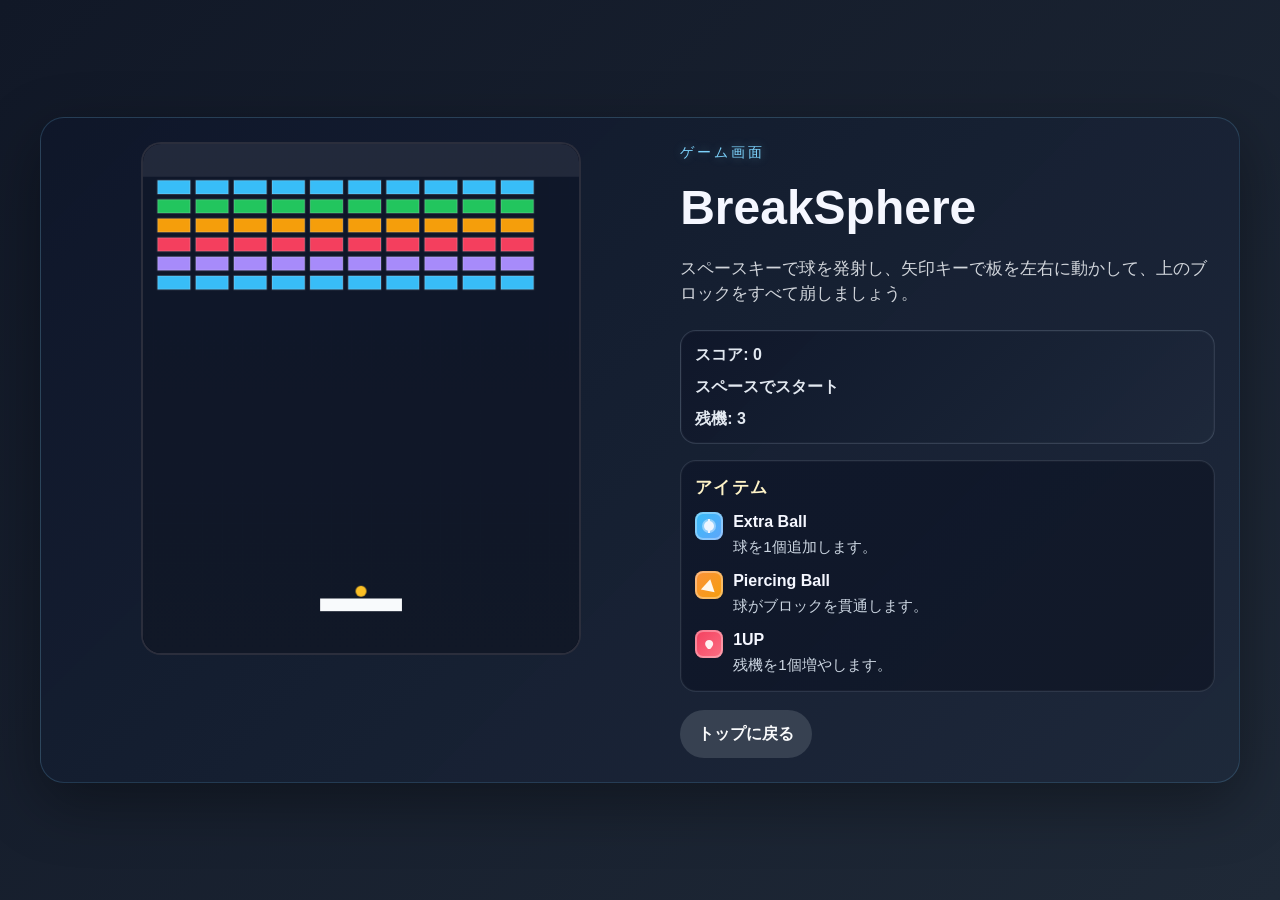
==== docs/block-breaker.html @ 7f2b0277 "design" ====
<!DOCTYPE html>
<html lang="ja">
  <head>
    <meta charset="UTF-8" />
    <meta name="viewport" content="width=device-width, initial-scale=1.0" />
    <title>ブロック崩し</title>
    <link rel="stylesheet" href="styles.css" />
  </head>
  <body>
    <main class="game-page">
      <section class="game-screen">
        <div class="game-layout">
          <div class="play-panel">
            <div class="game-shell">
              <canvas id="gameCanvas" width="480" height="560" aria-label="ブロック崩しゲーム"></canvas>
            </div>
          </div>

          <div class="info-panel">
            <p class="eyebrow">ゲーム画面</p>
            <h1>BreakSphere</h1>
            <p class="description">
              スペースキーで球を発射し、矢印キーで板を左右に動かして、上のブロックをすべて崩しましょう。
            </p>

            <div class="hud" aria-live="polite">
              <span id="score">スコア: 0</span>
              <span id="status">スペースでスタート</span>
              <span id="lives">残機: 3</span>
            </div>

            <div class="item-legend" aria-label="アイテム一覧">
              <h2>アイテム</h2>
              <div class="legend-item">
                <span class="legend-icon extra-ball"></span>
                <div>
                  <strong>Extra Ball</strong>
                  <p>球を1個追加します。</p>
                </div>
              </div>
              <div class="legend-item">
                <span class="legend-icon piercing"></span>
                <div>
                  <strong>Piercing Ball</strong>
                  <p>球がブロックを貫通します。</p>
                </div>
              </div>
              <div class="legend-item">
                <span class="legend-icon life"></span>
                <div>
                  <strong>1UP</strong>
                  <p>残機を1個増やします。</p>
                </div>
              </div>
            </div>

            <a class="secondary-button" href="index.html">トップに戻る</a>
          </div>
        </div>
      </section>
    </main>

    <script>
      const canvas = document.getElementById("gameCanvas");
      const ctx = canvas.getContext("2d");

      const scoreEl = document.getElementById("score");
      const statusEl = document.getElementById("status");
      const livesEl = document.getElementById("lives");

      const keys = {
        ArrowLeft: false,
        ArrowRight: false,
      };

      const gameState = {
        score: 0,
        lives: 3,
        gameOver: false,
        won: false,
        launched: false,
        piercingActive: false,
        fireworksTimer: 0,
        gameOverTimer: 0,
        overlayOffset: 0,
      };

      const paddle = {
        x: 195,
        y: 500,
        width: 90,
        height: 14,
        speed: 7,
      };

      const balls = [];
      const bricks = [];
      const items = [];
      const fireworks = [];
      const gameOverParticles = [];
      const brickSettings = {
        rowCount: 6,
        columnCount: 10,
        width: 36,
        height: 15,
        padding: 6,
        offsetTop: 40,
        offsetLeft: 16,
      };

      const itemTypes = ["extraBall", "piercing", "life"];

      function createBall() {
        const ball = {
          x: paddle.x + paddle.width / 2,
          y: paddle.y - 6 - 2,
          radius: 6,
          dx: (Math.random() > 0.5 ? 1 : -1) * 3,
          dy: -3,
          launched: gameState.launched,
          pierced: gameState.piercingActive,
          color: gameState.piercingActive ? "#fb923c" : "#fbbf24",
        };

        if (!gameState.launched) {
          ball.launched = false;
        }

        return ball;
      }

      function resetBalls() {
        balls.length = 0;
        const initialBall = createBall();
        initialBall.launched = false;
        initialBall.x = paddle.x + paddle.width / 2;
        initialBall.y = paddle.y - initialBall.radius - 2;
        initialBall.dx = (Math.random() > 0.5 ? 1 : -1) * 3;
        initialBall.dy = -3;
        balls.push(initialBall);
      }

      function createBricks() {
        bricks.length = 0;
        for (let row = 0; row < brickSettings.rowCount; row += 1) {
          for (let col = 0; col < brickSettings.columnCount; col += 1) {
            const brick = {
              x: col * (brickSettings.width + brickSettings.padding) + brickSettings.offsetLeft,
              y: row * (brickSettings.height + brickSettings.padding) + brickSettings.offsetTop,
              width: brickSettings.width,
              height: brickSettings.height,
              alive: true,
              color: ["#38bdf8", "#22c55e", "#f59e0b", "#f43f5e", "#a78bfa"][row % 5],
              itemType: Math.random() < 0.14 ? itemTypes[Math.floor(Math.random() * itemTypes.length)] : null,
            };
            bricks.push(brick);
          }
        }
      }

      function updateHud() {
        scoreEl.textContent = `スコア: ${gameState.score}`;
        livesEl.textContent = `残機: ${gameState.lives}`;
      }

      function updateStatus(text) {
        statusEl.textContent = text;
      }

      function resetGame() {
        gameState.score = 0;
        gameState.lives = 3;
        gameState.gameOver = false;
        gameState.won = false;
        gameState.launched = false;
        gameState.piercingActive = false;
        gameState.fireworksTimer = 0;
        gameState.gameOverTimer = 0;
        gameState.overlayOffset = 0;
        items.length = 0;
        fireworks.length = 0;
        gameOverParticles.length = 0;
        createBricks();
        paddle.x = 195;
        resetBalls();
        updateHud();
        updateStatus("スペースでスタート");
      }

      function startWinEffect() {
        gameState.won = true;
        gameState.launched = false;
        fireworks.length = 0;
        updateStatus("クリア！");
        for (let i = 0; i < 28; i += 1) {
          fireworks.push({
            x: 120 + Math.random() * 240,
            y: 90 + Math.random() * 80,
            vx: (Math.random() - 0.5) * 3.2,
            vy: (Math.random() - 0.7) * 3.2,
            life: 50 + Math.random() * 40,
            maxLife: 90,
            size: 2 + Math.random() * 2.5,
            color: ["#fef3c7", "#fda4af", "#93c5fd", "#86efac", "#fde68a"][Math.floor(Math.random() * 5)],
          });
        }
      }

      function startGameOverEffect() {
        gameState.gameOver = true;
        gameState.launched = false;
        gameOverParticles.length = 0;
        updateStatus("ゲームオーバー");
        for (let i = 0; i < 54; i += 1) {
          gameOverParticles.push({
            x: canvas.width / 2,
            y: canvas.height / 2 - 30,
            vx: (Math.random() - 0.5) * 4.2,
            vy: (Math.random() - 0.5) * 4.2,
            life: 45 + Math.random() * 30,
            maxLife: 75,
            size: 2 + Math.random() * 3,
            color: ["#fda4af", "#fb923c", "#fbbf24", "#f8fafc"][Math.floor(Math.random() * 4)],
          });
        }
      }

      function updateEffects() {
        if (gameState.won) {
          gameState.fireworksTimer += 1;
          if (gameState.fireworksTimer % 5 === 0) {
            for (let i = 0; i < 10; i += 1) {
              fireworks.push({
                x: 120 + Math.random() * 240,
                y: 90 + Math.random() * 80,
                vx: (Math.random() - 0.5) * 3.2,
                vy: (Math.random() - 0.7) * 3.2,
                life: 50 + Math.random() * 40,
                maxLife: 90,
                size: 2 + Math.random() * 2.5,
                color: ["#fef3c7", "#fda4af", "#93c5fd", "#86efac", "#fde68a"][Math.floor(Math.random() * 5)],
              });
            }
          }

          for (let i = fireworks.length - 1; i >= 0; i -= 1) {
            const particle = fireworks[i];
            particle.x += particle.vx;
            particle.y += particle.vy;
            particle.vy += 0.02;
            particle.life -= 1;
            if (particle.life <= 0) {
              fireworks.splice(i, 1);
            }
          }
        }

        if (gameState.gameOver) {
          gameState.gameOverTimer += 1;
          gameState.overlayOffset = (Math.random() - 0.5) * 8;
          if (gameState.gameOverTimer % 3 === 0) {
            for (let i = 0; i < 6; i += 1) {
              gameOverParticles.push({
                x: canvas.width / 2,
                y: canvas.height / 2 - 30,
                vx: (Math.random() - 0.5) * 4.2,
                vy: (Math.random() - 0.5) * 4.2,
                life: 45 + Math.random() * 30,
                maxLife: 75,
                size: 2 + Math.random() * 3,
                color: ["#fda4af", "#fb923c", "#fbbf24", "#f8fafc"][Math.floor(Math.random() * 4)],
              });
            }
          }

          for (let i = gameOverParticles.length - 1; i >= 0; i -= 1) {
            const particle = gameOverParticles[i];
            particle.x += particle.vx;
            particle.y += particle.vy;
            particle.vy += 0.04;
            particle.life -= 1;
            if (particle.life <= 0) {
              gameOverParticles.splice(i, 1);
            }
          }
        }
      }

      function handleLifeLost() {
        gameState.lives -= 1;
        updateHud();
        if (gameState.lives <= 0) {
          startGameOverEffect();
        } else {
          gameState.launched = false;
          items.length = 0;
          resetBalls();
          updateStatus("残機が減りました。スペースで再スタート");
        }
      }

      function spawnItemFromBrick(brick) {
        if (!brick.itemType) {
          return;
        }

        items.push({
          x: brick.x + brick.width / 2,
          y: brick.y + brick.height / 2,
          width: 20,
          height: 20,
          type: brick.itemType,
          speed: 2.2,
        });
      }

      function applyItemEffect(type) {
        if (type === "extraBall") {
          const extraBall = createBall();
          extraBall.launched = gameState.launched;
          if (gameState.launched) {
            extraBall.x = paddle.x + paddle.width / 2;
            extraBall.y = paddle.y - extraBall.radius - 2;
          } else {
            extraBall.x = paddle.x + paddle.width / 2;
            extraBall.y = paddle.y - extraBall.radius - 2;
            extraBall.launched = false;
          }
          balls.push(extraBall);
          updateStatus("球が1個増えました");
          return;
        }

        if (type === "piercing") {
          gameState.piercingActive = true;
          balls.forEach((ball) => {
            ball.pierced = true;
            ball.color = "#fb923c";
          });
          updateStatus("球が貫通モードになりました");
          return;
        }

        if (type === "life") {
          gameState.lives += 1;
          updateHud();
          updateStatus("残機が1個増えました");
        }
      }

      function updateItems() {
        for (let i = items.length - 1; i >= 0; i -= 1) {
          const item = items[i];
          item.y += item.speed;

          const itemRect = {
            x: item.x - item.width / 2,
            y: item.y - item.height / 2,
            width: item.width,
            height: item.height,
          };
          const paddleRect = {
            x: paddle.x,
            y: paddle.y,
            width: paddle.width,
            height: paddle.height,
          };

          if (
            itemRect.x + itemRect.width >= paddleRect.x &&
            itemRect.x <= paddleRect.x + paddleRect.width &&
            itemRect.y + itemRect.height >= paddleRect.y &&
            itemRect.y <= paddleRect.y + paddleRect.height
          ) {
            applyItemEffect(item.type);
            items.splice(i, 1);
            continue;
          }

          if (itemRect.y - itemRect.height > canvas.height) {
            items.splice(i, 1);
          }
        }
      }

      function checkBrickCollision(ball) {
        for (const brick of bricks) {
          if (!brick.alive) continue;
          if (
            ball.x + ball.radius > brick.x &&
            ball.x - ball.radius < brick.x + brick.width &&
            ball.y + ball.radius > brick.y &&
            ball.y - ball.radius < brick.y + brick.height
          ) {
            brick.alive = false;
            gameState.score += 100;
            spawnItemFromBrick(brick);
            if (ball.pierced) {
              updateHud();
              continue;
            }
            ball.dy *= -1;
            updateHud();
            break;
          }
        }

        if (bricks.every((brick) => !brick.alive)) {
          startWinEffect();
        }
      }

      function update() {
        if (gameState.gameOver || gameState.won) {
          updateEffects();
          return;
        }

        if (keys.ArrowLeft) {
          paddle.x -= paddle.speed;
        }
        if (keys.ArrowRight) {
          paddle.x += paddle.speed;
        }
        paddle.x = Math.max(0, Math.min(canvas.width - paddle.width, paddle.x));

        if (!gameState.launched) {
          balls.forEach((ball) => {
            ball.x = paddle.x + paddle.width / 2;
            ball.y = paddle.y - ball.radius - 2;
          });
          updateItems();
          return;
        }

        const activeBalls = [];
        balls.forEach((ball) => {
          if (!ball.launched) {
            activeBalls.push(ball);
            return;
          }

          ball.x += ball.dx;
          ball.y += ball.dy;

          if (ball.x - ball.radius <= 0 || ball.x + ball.radius >= canvas.width) {
            ball.dx *= -1;
            ball.x = Math.max(ball.radius, Math.min(canvas.width - ball.radius, ball.x));
          }

          if (ball.y - ball.radius <= 0) {
            ball.dy *= -1;
            ball.y = ball.radius;
          }

          if (
            ball.y + ball.radius >= paddle.y &&
            ball.y - ball.radius <= paddle.y + paddle.height &&
            ball.x + ball.radius >= paddle.x &&
            ball.x - ball.radius <= paddle.x + paddle.width &&
            ball.dy > 0
          ) {
            ball.dy = -Math.abs(ball.dy);
            const hitPoint = (ball.x - (paddle.x + paddle.width / 2)) / (paddle.width / 2);
            ball.dx = hitPoint * 4;
            ball.y = paddle.y - ball.radius - 1;
          }

          if (ball.y - ball.radius > canvas.height) {
            return;
          }

          activeBalls.push(ball);
          checkBrickCollision(ball);
        });

        balls.splice(0, balls.length, ...activeBalls);
        if (balls.length === 0) {
          handleLifeLost();
        }

        updateItems();
      }

      function drawBackground() {
        const gradient = ctx.createLinearGradient(0, 0, 0, canvas.height);
        gradient.addColorStop(0, "#0f172a");
        gradient.addColorStop(1, "#111827");
        ctx.fillStyle = gradient;
        ctx.fillRect(0, 0, canvas.width, canvas.height);

        ctx.fillStyle = "rgba(255,255,255,0.08)";
        ctx.fillRect(0, 0, canvas.width, 36);
      }

      function drawBricks() {
        bricks.forEach((brick) => {
          if (!brick.alive) return;
          ctx.fillStyle = brick.color;
          ctx.fillRect(brick.x, brick.y, brick.width, brick.height);
          ctx.strokeStyle = "rgba(255,255,255,0.25)";
          ctx.strokeRect(brick.x, brick.y, brick.width, brick.height);
        });
      }

      function drawPaddle() {
        ctx.fillStyle = "#f8fafc";
        ctx.fillRect(paddle.x, paddle.y, paddle.width, paddle.height);
      }

      function drawBalls() {
        balls.forEach((ball) => {
          ctx.beginPath();
          ctx.arc(ball.x, ball.y, ball.radius, 0, Math.PI * 2);
          ctx.fillStyle = ball.color;
          ctx.fill();
        });
      }

      function drawItems() {
        items.forEach((item) => {
          ctx.save();
          ctx.translate(item.x, item.y);
          if (item.type === "extraBall") {
            ctx.fillStyle = "#38bdf8";
            ctx.fillRect(-10, -10, 20, 20);
            ctx.fillStyle = "#eff6ff";
            ctx.beginPath();
            ctx.arc(0, 0, 5, 0, Math.PI * 2);
            ctx.fill();
            ctx.fillRect(-1, -8, 2, 16);
            ctx.fillRect(-8, -1, 16, 2);
          } else if (item.type === "piercing") {
            ctx.fillStyle = "#fb923c";
            ctx.beginPath();
            ctx.moveTo(0, -10);
            ctx.lineTo(9, -1);
            ctx.lineTo(4, -1);
            ctx.lineTo(10, 10);
            ctx.lineTo(1, 1);
            ctx.lineTo(6, 1);
            ctx.closePath();
            ctx.fill();
          } else {
            ctx.fillStyle = "#f43f5e";
            ctx.beginPath();
            ctx.moveTo(0, -8);
            ctx.bezierCurveTo(0, -12, 6, -12, 8, -8);
            ctx.bezierCurveTo(10, -4, 6, 2, 0, 8);
            ctx.bezierCurveTo(-6, 2, -10, -4, -8, -8);
            ctx.bezierCurveTo(-6, -12, 0, -12, 0, -8);
            ctx.fill();
          }
          ctx.restore();
        });
      }

      function drawEffectsOverlay() {
        if (gameState.won) {
          ctx.save();
          ctx.globalCompositeOperation = "screen";
          fireworks.forEach((particle) => {
            const alpha = particle.life / particle.maxLife;
            ctx.beginPath();
            ctx.globalAlpha = alpha;
            ctx.fillStyle = particle.color;
            ctx.arc(particle.x, particle.y, particle.size, 0, Math.PI * 2);
            ctx.fill();
          });
          ctx.restore();

          ctx.save();
          ctx.font = "bold 38px sans-serif";
          ctx.textAlign = "center";
          ctx.fillStyle = "#fef3c7";
          ctx.fillText("CLEAR!", canvas.width / 2, 120);
          ctx.restore();
        }

        if (gameState.gameOver) {
          ctx.save();
          ctx.globalCompositeOperation = "screen";
          gameOverParticles.forEach((particle) => {
            const alpha = particle.life / particle.maxLife;
            ctx.beginPath();
            ctx.globalAlpha = alpha;
            ctx.fillStyle = particle.color;
            ctx.arc(particle.x, particle.y, particle.size, 0, Math.PI * 2);
            ctx.fill();
          });
          ctx.restore();

          ctx.save();
          ctx.font = "bold 42px sans-serif";
          ctx.textAlign = "center";
          ctx.fillStyle = "#fda4af";
          ctx.fillText("GAME OVER", canvas.width / 2, canvas.height / 2);
          ctx.restore();
        }
      }

      function draw() {
        drawBackground();
        drawBricks();
        drawItems();
        drawPaddle();
        drawBalls();
        drawEffectsOverlay();
      }

      function loop() {
        update();
        draw();
        requestAnimationFrame(loop);
      }

      window.addEventListener("keydown", (event) => {
        if (event.code === "ArrowLeft" || event.code === "ArrowRight") {
          keys[event.code] = true;
          event.preventDefault();
        }
        if (event.code === "Space") {
          event.preventDefault();
          if (gameState.gameOver || gameState.won) {
            resetGame();
          } else if (!gameState.launched) {
            gameState.launched = true;
            balls.forEach((ball) => {
              if (!ball.launched) {
                ball.launched = true;
                ball.dx = (Math.random() > 0.5 ? 1 : -1) * 3;
                ball.dy = -3;
              }
            });
            updateStatus("");
          }
        }
      });

      window.addEventListener("keyup", (event) => {
        if (event.code === "ArrowLeft" || event.code === "ArrowRight") {
          keys[event.code] = false;
        }
      });

      createBricks();
      resetBalls();
      updateHud();
      loop();
    </script>
  </body>
</html>
---- docs/styles.css ----
:root {
  color-scheme: dark;
  font-family: "Segoe UI", "Hiragino Sans", "Yu Gothic", sans-serif;
  line-height: 1.5;
  font-weight: 400;
  color: #f5f7ff;
  background: linear-gradient(135deg, #111827, #1f2937);
}

* {
  box-sizing: border-box;
}

body {
  margin: 0;
  min-height: 100vh;
  display: flex;
  align-items: center;
  justify-content: center;
  padding: 24px;
}

.page,
.game-page {
  width: min(1200px, 100%);
}

.hero,
.game-screen {
  background: linear-gradient(135deg, rgba(15, 23, 42, 0.98), rgba(30, 41, 59, 0.95));
  border: 1px solid rgba(125, 211, 252, 0.18);
  border-radius: 24px;
  padding: 24px;
  box-shadow: 0 20px 60px rgba(0, 0, 0, 0.35);
}

.eyebrow {
  margin: 0 0 8px;
  font-size: 0.9rem;
  letter-spacing: 0.2em;
  text-transform: uppercase;
  color: #7dd3fc;
  text-shadow: 0 0 10px rgba(125, 211, 252, 0.35);
}

h1 {
  margin: 0 0 12px;
  font-size: clamp(2rem, 4vw, 3rem);
}

.description {
  margin: 0 0 24px;
  color: #d1d5db;
  font-size: 1.05rem;
}

.game-layout {
  display: grid;
  grid-template-columns: minmax(320px, 1.05fr) minmax(280px, 0.95fr);
  gap: 24px;
  align-items: start;
}

.play-panel,
.info-panel {
  min-width: 0;
}

.game-shell {
  margin: 0;
}

.hud {
  display: grid;
  gap: 8px;
  margin: 18px 0 16px;
  padding: 12px 14px;
  border-radius: 16px;
  background: linear-gradient(135deg, rgba(15, 23, 42, 0.95), rgba(30, 41, 59, 0.92));
  border: 1px solid rgba(148, 163, 184, 0.25);
  box-shadow: inset 0 0 0 1px rgba(255,255,255,0.03);
  font-weight: 700;
  color: #e2e8f0;
}

#gameCanvas {
  width: min(100%, 440px);
  height: auto;
  display: block;
  margin: 0 auto;
  border-radius: 20px;
  border: 2px solid rgba(255, 255, 255, 0.16);
  background: #020617;
}

.item-legend {
  margin: 16px 0 18px;
  padding: 14px;
  border-radius: 16px;
  background: linear-gradient(135deg, rgba(15, 23, 42, 0.9), rgba(17, 24, 39, 0.88));
  border: 1px solid rgba(148, 163, 184, 0.22);
  box-shadow: inset 0 0 0 1px rgba(255,255,255,0.03);
}

.item-legend h2 {
  margin: 0 0 10px;
  font-size: 1.05rem;
  color: #fef3c7;
  letter-spacing: 0.08em;
  text-transform: uppercase;
}

.legend-item {
  display: flex;
  align-items: flex-start;
  gap: 10px;
  margin-bottom: 10px;
}

.legend-item:last-child {
  margin-bottom: 0;
}

.legend-item strong {
  display: block;
  margin-bottom: 2px;
}

.legend-item p {
  margin: 0;
  color: #cbd5e1;
  font-size: 0.95rem;
}

.legend-icon {
  width: 28px;
  height: 28px;
  flex-shrink: 0;
  border-radius: 8px;
  margin-top: 2px;
  display: inline-flex;
  align-items: center;
  justify-content: center;
  box-shadow: inset 0 0 0 2px rgba(255,255,255,0.32);
}

.legend-icon.extra-ball {
  background: linear-gradient(135deg, #38bdf8, #60a5fa);
  position: relative;
}

.legend-icon.extra-ball::before {
  content: "";
  width: 10px;
  height: 10px;
  border-radius: 50%;
  background: #eff6ff;
  box-shadow: 0 0 0 2px rgba(255,255,255,0.4);
}

.legend-icon.extra-ball::after {
  content: "";
  position: absolute;
  width: 2px;
  height: 14px;
  background: #eff6ff;
}

.legend-icon.piercing {
  background: linear-gradient(135deg, #fb923c, #f59e0b);
  position: relative;
}

.legend-icon.piercing::before {
  content: "";
  width: 0;
  height: 0;
  border-left: 7px solid transparent;
  border-right: 7px solid transparent;
  border-bottom: 12px solid #fff7ed;
  transform: rotate(12deg);
}

.legend-icon.life {
  background: linear-gradient(135deg, #f43f5e, #fb7185);
  position: relative;
}

.legend-icon.life::before {
  content: "";
  width: 12px;
  height: 10px;
  background: #fff1f2;
  clip-path: path("M6 1c-2.2 0-4 1.7-4 3.8 0 3.1 4 6.2 4 6.2s4-3.1 4-6.2C10 2.7 8.2 1 6 1Z");
}

.game-grid {
  display: grid;
  grid-template-columns: repeat(2, minmax(0, 1fr));
  gap: 24px;
  margin-top: 24px;
}

.game-card {
  background: rgba(31, 41, 55, 0.95);
  border: 1px solid rgba(255, 255, 255, 0.1);
  border-radius: 20px;
  padding: 24px;
  display: flex;
  flex-direction: column;
  gap: 12px;
}

.game-card h2 {
  margin: 0;
  font-size: 1.3rem;
}

.game-card p {
  margin: 0;
  color: #cbd5e1;
}

.primary-button,
.secondary-button {
  display: inline-flex;
  align-items: center;
  justify-content: center;
  width: fit-content;
  padding: 12px 18px;
  border-radius: 999px;
  text-decoration: none;
  font-weight: 700;
  transition: transform 0.2s ease, background 0.2s ease;
}

.primary-button {
  background: linear-gradient(135deg, #38bdf8, #6366f1);
  color: white;
}

.secondary-button {
  background: #374151;
  color: #f9fafb;
}

.primary-button:hover,
.secondary-button:hover {
  transform: translateY(-2px);
}

@media (max-width: 900px) {
  body {
    padding: 16px;
  }

  .hero,
  .game-screen {
    padding: 20px;
  }

  .game-layout {
    grid-template-columns: 1fr;
  }

  #gameCanvas {
    width: min(100%, 420px);
  }
}
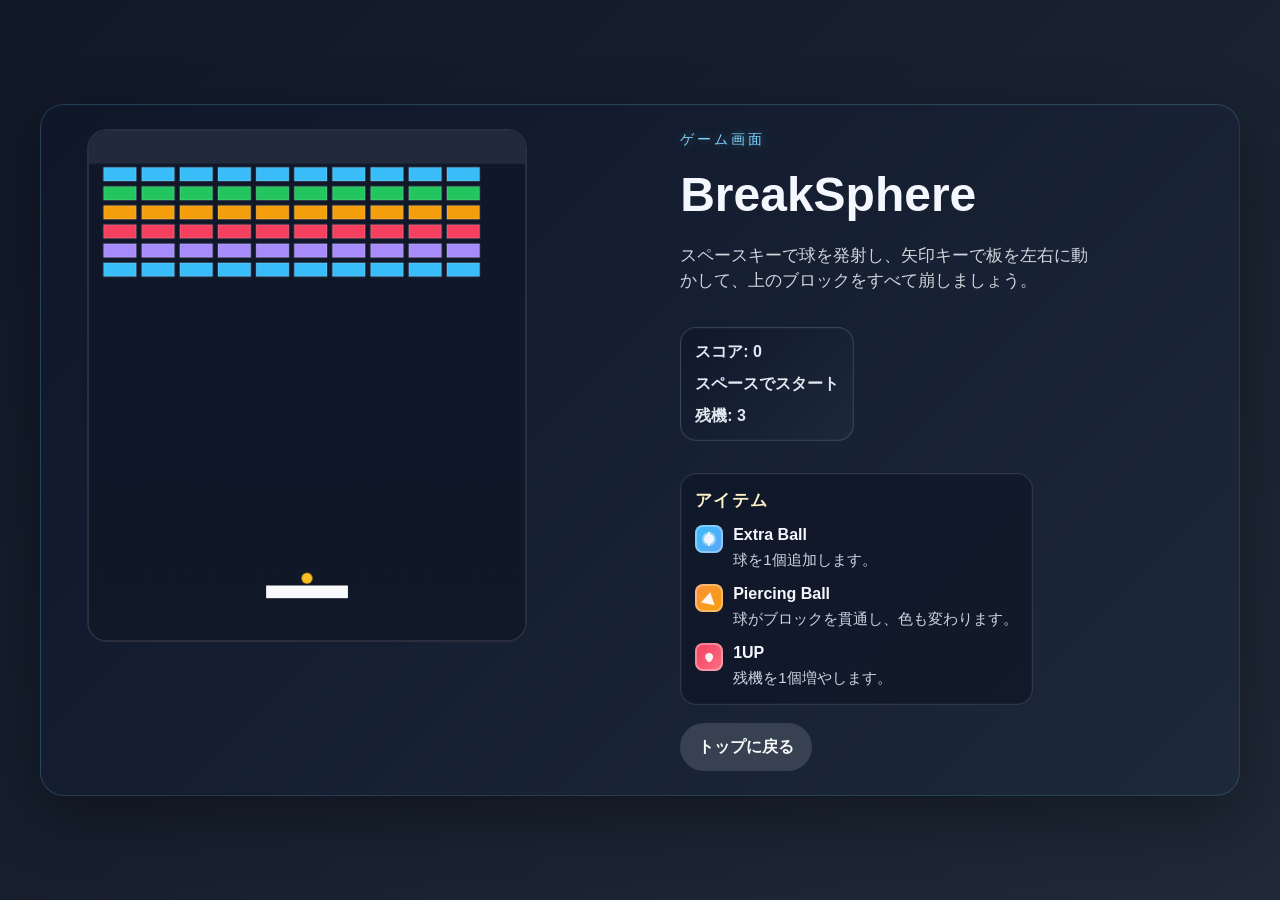
==== commit b8628411: "design" ====
--- a/docs/block-breaker.html
+++ b/docs/block-breaker.html
@@ -32,21 +32,21 @@
             <div class="item-legend" aria-label="アイテム一覧">
               <h2>アイテム</h2>
               <div class="legend-item">
-                <span class="legend-icon extra-ball"></span>
+                <span class="legend-icon extra-ball" aria-label="追加球アイコン"></span>
                 <div>
                   <strong>Extra Ball</strong>
                   <p>球を1個追加します。</p>
                 </div>
               </div>
               <div class="legend-item">
-                <span class="legend-icon piercing"></span>
+                <span class="legend-icon piercing" aria-label="貫通球アイコン"></span>
                 <div>
                   <strong>Piercing Ball</strong>
-                  <p>球がブロックを貫通します。</p>
+                  <p>球がブロックを貫通し、色も変わります。</p>
                 </div>
               </div>
               <div class="legend-item">
-                <span class="legend-icon life"></span>
+                <span class="legend-icon life" aria-label="残機増加アイコン"></span>
                 <div>
                   <strong>1UP</strong>
                   <p>残機を1個増やします。</p>
--- a/docs/styles.css
+++ b/docs/styles.css
@@ -49,9 +49,10 @@
 }
 
 .description {
-  margin: 0 0 24px;
+  margin: 0 0 16px;
   color: #d1d5db;
   font-size: 1.05rem;
+  max-width: 420px;
 }
 
 .game-layout {
@@ -64,6 +65,9 @@
 .play-panel,
 .info-panel {
   min-width: 0;
+  display: flex;
+  flex-direction: column;
+  align-items: flex-start;
 }
 
 .game-shell {
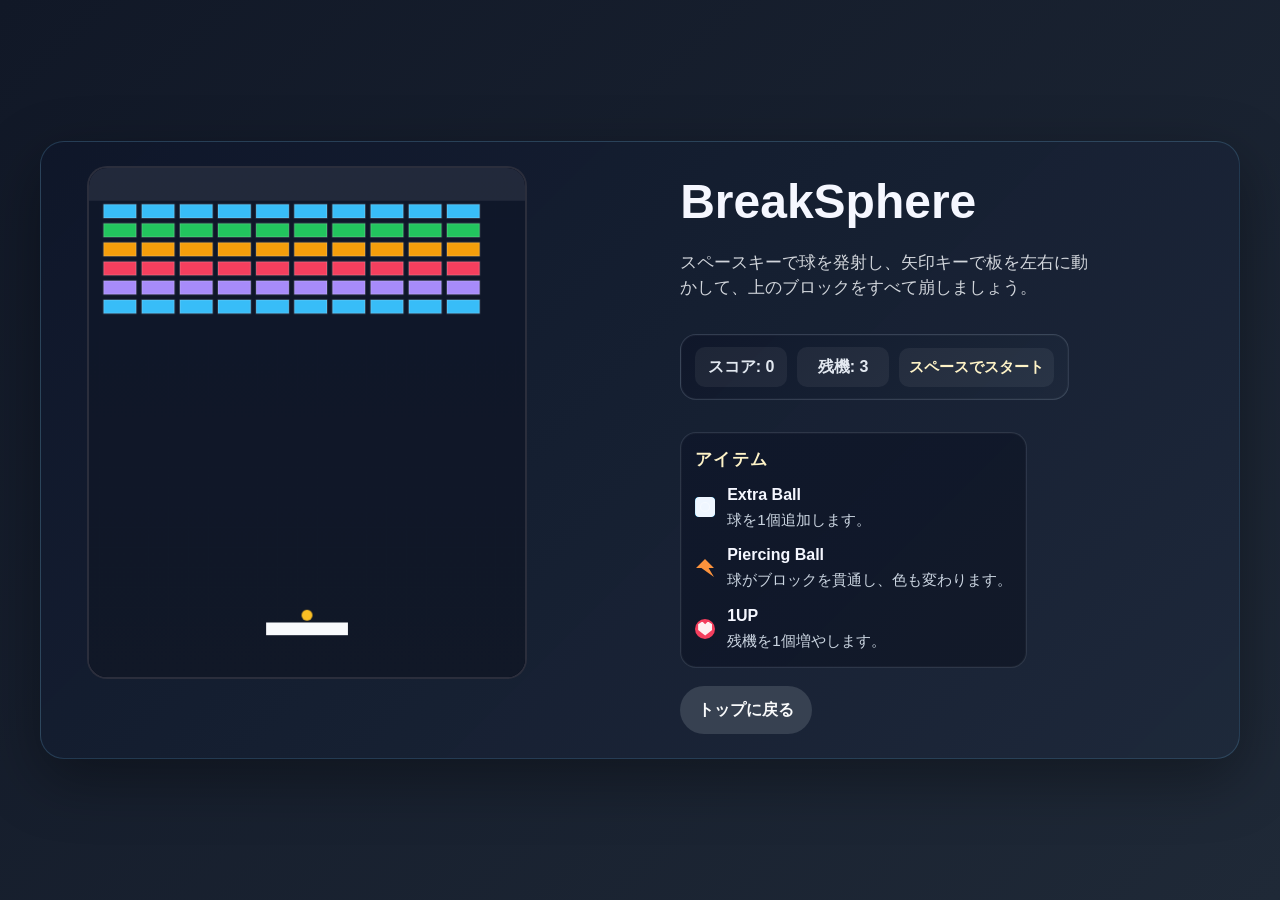
==== commit 25eec279: "レイアウト変更" ====
--- a/docs/block-breaker.html
+++ b/docs/block-breaker.html
@@ -17,16 +17,19 @@
           </div>
 
           <div class="info-panel">
-            <p class="eyebrow">ゲーム画面</p>
             <h1>BreakSphere</h1>
             <p class="description">
               スペースキーで球を発射し、矢印キーで板を左右に動かして、上のブロックをすべて崩しましょう。
             </p>
 
             <div class="hud" aria-live="polite">
-              <span id="score">スコア: 0</span>
-              <span id="status">スペースでスタート</span>
-              <span id="lives">残機: 3</span>
+              <div class="hud-stat">
+                <span id="score">スコア: 0</span>
+              </div>
+              <div class="hud-stat">
+                <span id="lives">残機: 3</span>
+              </div>
+              <div class="hud-status" id="status">スペースでスタート</div>
             </div>
 
             <div class="item-legend" aria-label="アイテム一覧">
--- a/docs/styles.css
+++ b/docs/styles.css
@@ -76,7 +76,9 @@
 
 .hud {
   display: grid;
-  gap: 8px;
+  grid-template-columns: minmax(92px, auto) minmax(92px, auto) 1fr;
+  gap: 10px;
+  align-items: center;
   margin: 18px 0 16px;
   padding: 12px 14px;
   border-radius: 16px;
@@ -87,6 +89,20 @@
   color: #e2e8f0;
 }
 
+.hud-stat,
+.hud-status {
+  padding: 8px 10px;
+  border-radius: 10px;
+  background: rgba(255, 255, 255, 0.06);
+  text-align: center;
+}
+
+.hud-status {
+  text-align: left;
+  font-size: 0.95rem;
+  color: #fef3c7;
+}
+
 #gameCanvas {
   width: min(100%, 440px);
   height: auto;
@@ -116,9 +132,9 @@
 
 .legend-item {
   display: flex;
-  align-items: flex-start;
-  gap: 10px;
-  margin-bottom: 10px;
+  align-items: center;
+  gap: 12px;
+  margin-bottom: 12px;
 }
 
 .legend-item:last-child {
@@ -137,65 +153,58 @@
 }
 
 .legend-icon {
-  width: 28px;
-  height: 28px;
+  width: 20px;
+  height: 20px;
   flex-shrink: 0;
-  border-radius: 8px;
-  margin-top: 2px;
-  display: inline-flex;
-  align-items: center;
-  justify-content: center;
-  box-shadow: inset 0 0 0 2px rgba(255,255,255,0.32);
+  display: block;
+  position: relative;
+  background: transparent;
 }
 
 .legend-icon.extra-ball {
-  background: linear-gradient(135deg, #38bdf8, #60a5fa);
-  position: relative;
+  background: #38bdf8;
+  border-radius: 4px;
 }
 
 .legend-icon.extra-ball::before {
   content: "";
-  width: 10px;
-  height: 10px;
-  border-radius: 50%;
+  position: absolute;
+  inset: 0;
   background: #eff6ff;
-  box-shadow: 0 0 0 2px rgba(255,255,255,0.4);
+  border-radius: 4px;
+  clip-path: inset(0 0 0 0 round 4px);
 }
 
 .legend-icon.extra-ball::after {
   content: "";
   position: absolute;
-  width: 2px;
-  height: 14px;
+  top: 50%;
+  left: 50%;
+  width: 8px;
+  height: 8px;
+  transform: translate(-50%, -50%);
+  border-radius: 50%;
   background: #eff6ff;
+  box-shadow: 0 0 0 1px rgba(255,255,255,0.4);
 }
 
 .legend-icon.piercing {
-  background: linear-gradient(135deg, #fb923c, #f59e0b);
-  position: relative;
-}
-
-.legend-icon.piercing::before {
-  content: "";
-  width: 0;
-  height: 0;
-  border-left: 7px solid transparent;
-  border-right: 7px solid transparent;
-  border-bottom: 12px solid #fff7ed;
-  transform: rotate(12deg);
+  background: #fb923c;
+  clip-path: polygon(50% 0%, 100% 50%, 70% 50%, 100% 100%, 30% 50%, 0% 50%);
+  transform: scale(0.9);
 }
 
 .legend-icon.life {
-  background: linear-gradient(135deg, #f43f5e, #fb7185);
-  position: relative;
+  background: #f43f5e;
+  border-radius: 50%;
 }
 
 .legend-icon.life::before {
   content: "";
-  width: 12px;
-  height: 10px;
+  position: absolute;
+  inset: 3px 3px 3px 3px;
   background: #fff1f2;
-  clip-path: path("M6 1c-2.2 0-4 1.7-4 3.8 0 3.1 4 6.2 4 6.2s4-3.1 4-6.2C10 2.7 8.2 1 6 1Z");
+  clip-path: polygon(50% 100%, 100% 60%, 100% 20%, 70% 0%, 50% 20%, 30% 0%, 0% 20%, 0% 60%);
 }
 
 .game-grid {
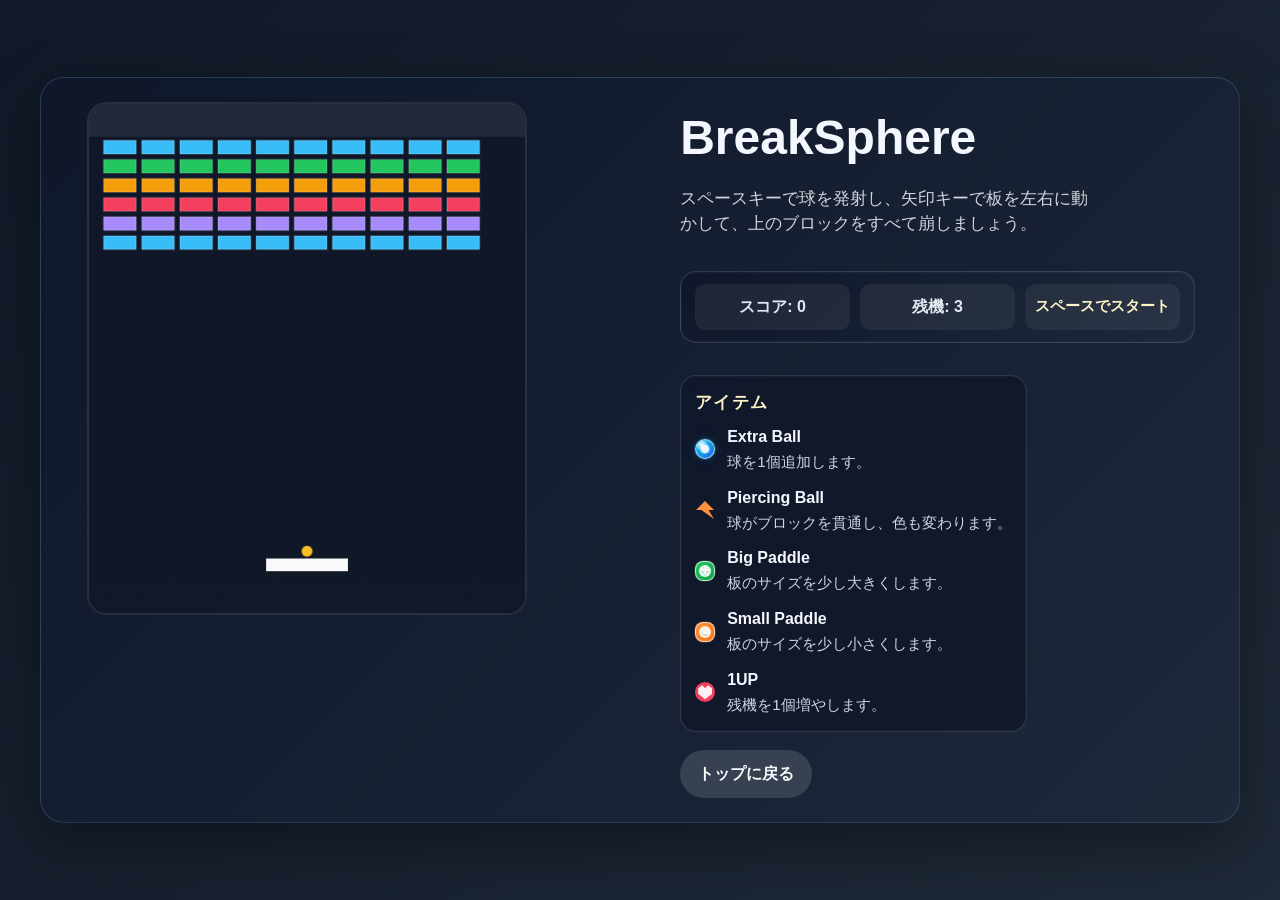
==== commit 6c69ff44: "レイアウト変更、アイテム追加" ====
--- a/docs/block-breaker.html
+++ b/docs/block-breaker.html
@@ -49,6 +49,20 @@
                 </div>
               </div>
               <div class="legend-item">
+                <span class="legend-icon paddle-grow" aria-label="板拡大アイコン"></span>
+                <div>
+                  <strong>Big Paddle</strong>
+                  <p>板のサイズを少し大きくします。</p>
+                </div>
+              </div>
+              <div class="legend-item">
+                <span class="legend-icon paddle-shrink" aria-label="板縮小アイコン"></span>
+                <div>
+                  <strong>Small Paddle</strong>
+                  <p>板のサイズを少し小さくします。</p>
+                </div>
+              </div>
+              <div class="legend-item">
                 <span class="legend-icon life" aria-label="残機増加アイコン"></span>
                 <div>
                   <strong>1UP</strong>
@@ -94,6 +108,7 @@
         width: 90,
         height: 14,
         speed: 7,
+        baseWidth: 90,
       };
 
       const balls = [];
@@ -111,7 +126,7 @@
         offsetLeft: 16,
       };
 
-      const itemTypes = ["extraBall", "piercing", "life"];
+      const itemTypes = ["extraBall", "piercing", "paddleGrow", "paddleShrink", "life"];
 
       function createBall() {
         const ball = {
@@ -185,6 +200,7 @@
         gameOverParticles.length = 0;
         createBricks();
         paddle.x = 195;
+        paddle.width = paddle.baseWidth;
         resetBalls();
         updateHud();
         updateStatus("スペースでスタート");
@@ -341,6 +357,18 @@
             ball.color = "#fb923c";
           });
           updateStatus("球が貫通モードになりました");
+          return;
+        }
+
+        if (type === "paddleGrow") {
+          paddle.width = Math.min(paddle.width + 16, 120);
+          updateStatus("板が少し大きくなりました");
+          return;
+        }
+
+        if (type === "paddleShrink") {
+          paddle.width = Math.max(paddle.width - 16, 60);
+          updateStatus("板が少し小さくなりました");
           return;
         }
 
@@ -544,6 +572,17 @@
             ctx.lineTo(6, 1);
             ctx.closePath();
             ctx.fill();
+          } else if (item.type === "paddleGrow") {
+            ctx.fillStyle = "#22c55e";
+            ctx.fillRect(-10, -5, 20, 10);
+            ctx.fillStyle = "#f0fdf4";
+            ctx.fillRect(-1, -8, 2, 16);
+            ctx.fillRect(-8, -1, 16, 2);
+          } else if (item.type === "paddleShrink") {
+            ctx.fillStyle = "#f97316";
+            ctx.fillRect(-10, -5, 20, 10);
+            ctx.fillStyle = "#fff7ed";
+            ctx.fillRect(-8, -1, 16, 2);
           } else {
             ctx.fillStyle = "#f43f5e";
             ctx.beginPath();
--- a/docs/styles.css
+++ b/docs/styles.css
@@ -76,9 +76,9 @@
 
 .hud {
   display: grid;
-  grid-template-columns: minmax(92px, auto) minmax(92px, auto) 1fr;
+  grid-template-columns: repeat(3, minmax(110px, 1fr));
   gap: 10px;
-  align-items: center;
+  align-items: stretch;
   margin: 18px 0 16px;
   padding: 12px 14px;
   border-radius: 16px;
@@ -91,14 +91,18 @@
 
 .hud-stat,
 .hud-status {
+  min-width: 110px;
+  min-height: 46px;
   padding: 8px 10px;
   border-radius: 10px;
   background: rgba(255, 255, 255, 0.06);
   text-align: center;
+  display: flex;
+  align-items: center;
+  justify-content: center;
 }
 
 .hud-status {
-  text-align: left;
   font-size: 0.95rem;
   color: #fef3c7;
 }
@@ -162,17 +166,19 @@
 }
 
 .legend-icon.extra-ball {
-  background: #38bdf8;
-  border-radius: 4px;
+  background: linear-gradient(135deg, #38bdf8 0%, #0ea5e9 45%, #2563eb 100%);
+  border-radius: 50%;
+  border: 1px solid rgba(255, 255, 255, 0.6);
+  box-shadow: 0 0 0 1px rgba(56, 189, 248, 0.2), 0 0 10px rgba(14, 165, 233, 0.25);
+  overflow: hidden;
 }
 
 .legend-icon.extra-ball::before {
   content: "";
   position: absolute;
   inset: 0;
-  background: #eff6ff;
-  border-radius: 4px;
-  clip-path: inset(0 0 0 0 round 4px);
+  background: radial-gradient(circle at 30% 25%, rgba(255, 255, 255, 0.95) 0%, rgba(255, 255, 255, 0.35) 26%, rgba(255, 255, 255, 0) 36%);
+  border-radius: 50%;
 }
 
 .legend-icon.extra-ball::after {
@@ -184,7 +190,7 @@
   height: 8px;
   transform: translate(-50%, -50%);
   border-radius: 50%;
-  background: #eff6ff;
+  background: rgba(255, 255, 255, 0.9);
   box-shadow: 0 0 0 1px rgba(255,255,255,0.4);
 }
 
@@ -192,6 +198,62 @@
   background: #fb923c;
   clip-path: polygon(50% 0%, 100% 50%, 70% 50%, 100% 100%, 30% 50%, 0% 50%);
   transform: scale(0.9);
+}
+
+.legend-icon.paddle-grow {
+  background: linear-gradient(135deg, #22c55e 0%, #16a34a 100%);
+  border-radius: 8px;
+  border: 1px solid rgba(255, 255, 255, 0.7);
+  box-shadow: 0 0 0 1px rgba(34, 197, 94, 0.2);
+}
+
+.legend-icon.paddle-grow::before {
+  content: "";
+  position: absolute;
+  inset: 3px;
+  background: rgba(240, 253, 244, 0.95);
+  border-radius: 6px;
+}
+
+.legend-icon.paddle-grow::after {
+  content: "+";
+  position: absolute;
+  inset: 0;
+  display: flex;
+  align-items: center;
+  justify-content: center;
+  color: #ffffff;
+  font-size: 0.95rem;
+  font-weight: 900;
+  text-shadow: 0 1px 2px rgba(0, 0, 0, 0.25);
+}
+
+.legend-icon.paddle-shrink {
+  background: linear-gradient(135deg, #fb923c 0%, #f97316 100%);
+  border-radius: 8px;
+  border: 1px solid rgba(255, 255, 255, 0.7);
+  box-shadow: 0 0 0 1px rgba(249, 115, 22, 0.2);
+}
+
+.legend-icon.paddle-shrink::before {
+  content: "";
+  position: absolute;
+  inset: 3px;
+  background: rgba(255, 247, 237, 0.95);
+  border-radius: 6px;
+}
+
+.legend-icon.paddle-shrink::after {
+  content: "-";
+  position: absolute;
+  inset: 0;
+  display: flex;
+  align-items: center;
+  justify-content: center;
+  color: #ffffff;
+  font-size: 1rem;
+  font-weight: 900;
+  text-shadow: 0 1px 2px rgba(0, 0, 0, 0.25);
 }
 
 .legend-icon.life {
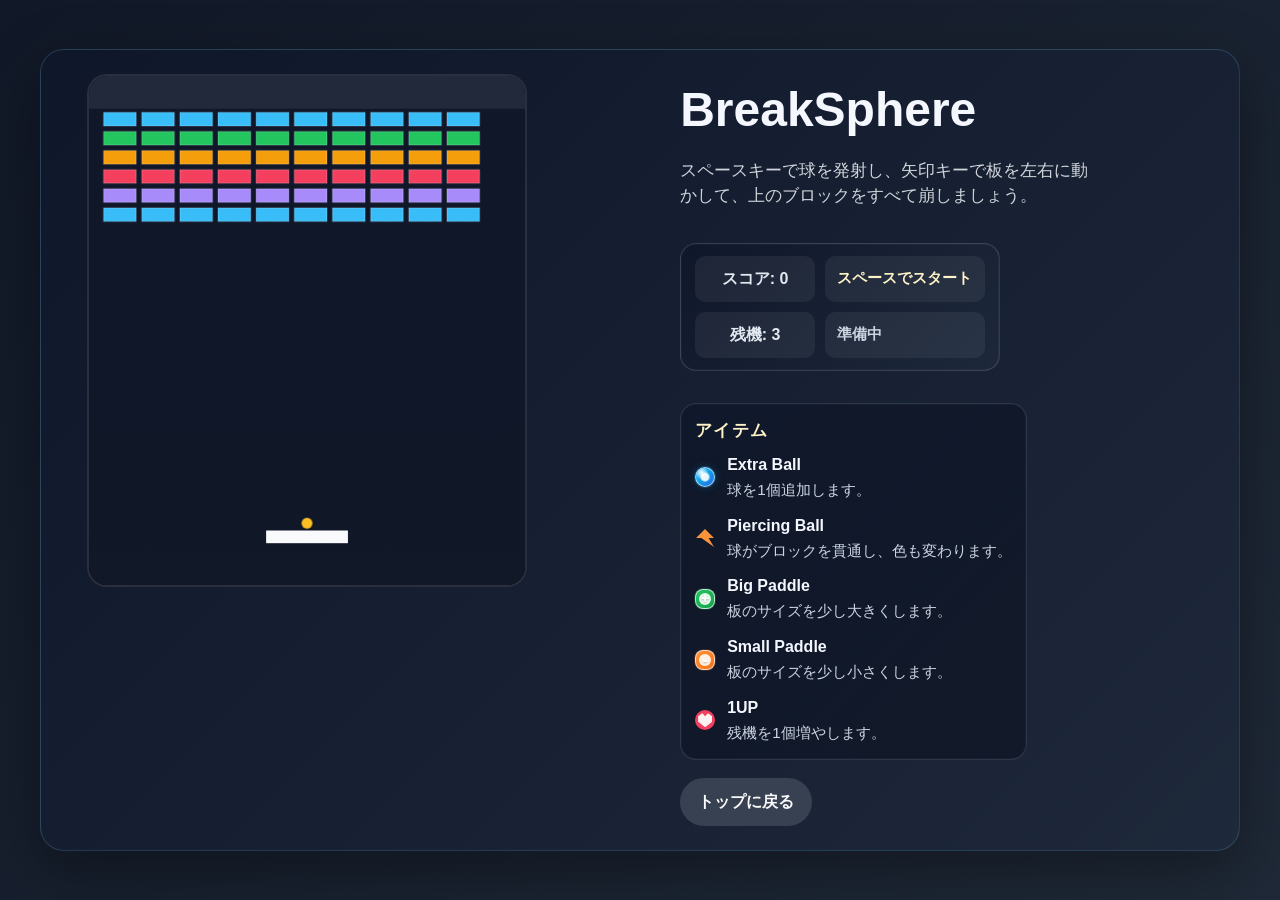
==== commit 00c16c3e: "block レイアウト変更" ====
--- a/docs/block-breaker.html
+++ b/docs/block-breaker.html
@@ -23,13 +23,18 @@
             </p>
 
             <div class="hud" aria-live="polite">
-              <div class="hud-stat">
-                <span id="score">スコア: 0</span>
+              <div class="hud-row">
+                <div class="hud-stat">
+                  <span id="score">スコア: 0</span>
+                </div>
+                <div class="hud-status" id="status">スペースでスタート</div>
               </div>
-              <div class="hud-stat">
-                <span id="lives">残機: 3</span>
+              <div class="hud-row">
+                <div class="hud-stat">
+                  <span id="lives">残機: 3</span>
+                </div>
+                <div class="hud-status hud-status-secondary">準備中</div>
               </div>
-              <div class="hud-status" id="status">スペースでスタート</div>
             </div>
 
             <div class="item-legend" aria-label="アイテム一覧">
--- a/docs/styles.css
+++ b/docs/styles.css
@@ -75,10 +75,9 @@
 }
 
 .hud {
-  display: grid;
-  grid-template-columns: repeat(3, minmax(110px, 1fr));
+  display: flex;
+  flex-direction: column;
   gap: 10px;
-  align-items: stretch;
   margin: 18px 0 16px;
   padding: 12px 14px;
   border-radius: 16px;
@@ -89,10 +88,17 @@
   color: #e2e8f0;
 }
 
+.hud-row {
+  display: grid;
+  grid-template-columns: 120px minmax(160px, 1fr);
+  gap: 10px;
+  align-items: stretch;
+}
+
 .hud-stat,
 .hud-status {
-  min-width: 110px;
-  min-height: 46px;
+  width: 120px;
+  height: 46px;
   padding: 8px 10px;
   border-radius: 10px;
   background: rgba(255, 255, 255, 0.06);
@@ -100,11 +106,22 @@
   display: flex;
   align-items: center;
   justify-content: center;
+  overflow: hidden;
+  white-space: nowrap;
 }
 
 .hud-status {
+  width: min(100%, 220px);
+  height: 46px;
   font-size: 0.95rem;
   color: #fef3c7;
+  justify-content: flex-start;
+  padding-left: 12px;
+  text-align: left;
+}
+
+.hud-status-secondary {
+  color: #cbd5e1;
 }
 
 #gameCanvas {
@@ -296,6 +313,31 @@
   color: #cbd5e1;
 }
 
+.shooting-controls {
+  margin: 14px 0 18px;
+  padding: 14px;
+  border-radius: 16px;
+  background: linear-gradient(135deg, rgba(15, 23, 42, 0.9), rgba(17, 24, 39, 0.88));
+  border: 1px solid rgba(148, 163, 184, 0.22);
+  box-shadow: inset 0 0 0 1px rgba(255,255,255,0.03);
+}
+
+.shooting-controls h2 {
+  margin: 0 0 8px;
+  font-size: 1.05rem;
+  color: #fef3c7;
+  letter-spacing: 0.08em;
+  text-transform: uppercase;
+}
+
+.shooting-controls ul {
+  margin: 0;
+  padding-left: 18px;
+  color: #cbd5e1;
+  display: grid;
+  gap: 6px;
+}
+
 .primary-button,
 .secondary-button {
   display: inline-flex;
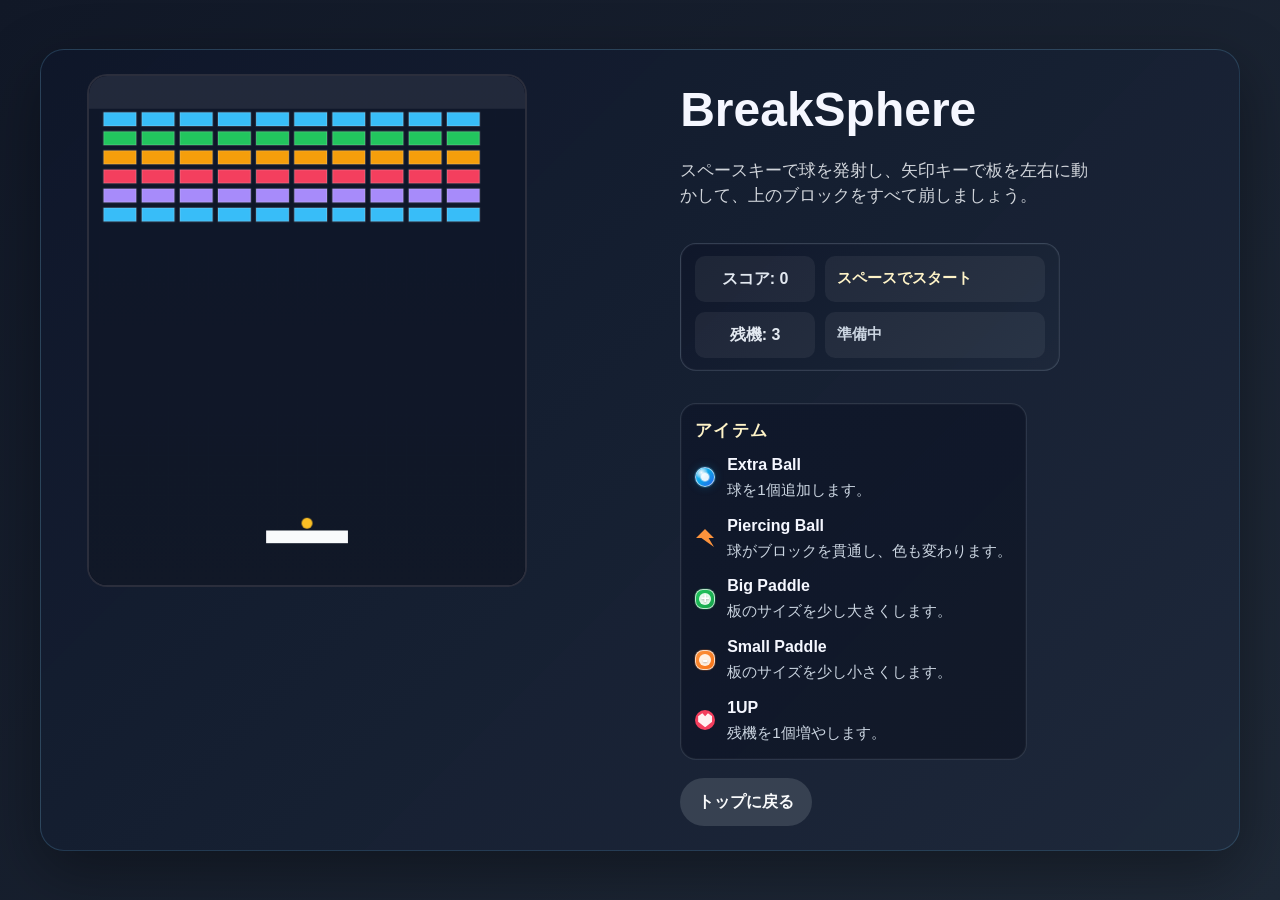
==== commit d1f2e943: "レイアウト変更、取得アイテム欄追加" ====
--- a/docs/block-breaker.html
+++ b/docs/block-breaker.html
@@ -105,6 +105,7 @@
         fireworksTimer: 0,
         gameOverTimer: 0,
         overlayOffset: 0,
+        collectedItems: [],
       };
 
       const paddle = {
@@ -190,6 +191,29 @@
         statusEl.textContent = text;
       }
 
+      function updateItemInventory() {
+        const secondaryStatus = document.querySelector(".hud-status-secondary");
+        if (!secondaryStatus) {
+          return;
+        }
+
+        if (gameState.collectedItems.length === 0) {
+          secondaryStatus.textContent = "準備中";
+          return;
+        }
+
+        const icons = gameState.collectedItems.map((item) => {
+          if (item === "extraBall") return "●";
+          if (item === "piercing") return "⬢";
+          if (item === "paddleGrow") return "＋";
+          if (item === "paddleShrink") return "－";
+          if (item === "life") return "♥";
+          return "•";
+        });
+
+        secondaryStatus.textContent = icons.join(" ");
+      }
+
       function resetGame() {
         gameState.score = 0;
         gameState.lives = 3;
@@ -200,6 +224,7 @@
         gameState.fireworksTimer = 0;
         gameState.gameOverTimer = 0;
         gameState.overlayOffset = 0;
+        gameState.collectedItems = [];
         items.length = 0;
         fireworks.length = 0;
         gameOverParticles.length = 0;
@@ -209,6 +234,7 @@
         resetBalls();
         updateHud();
         updateStatus("スペースでスタート");
+        updateItemInventory();
       }
 
       function startWinEffect() {
@@ -340,6 +366,9 @@
 
       function applyItemEffect(type) {
         if (type === "extraBall") {
+          if (!gameState.collectedItems.includes("extraBall")) {
+            gameState.collectedItems.push("extraBall");
+          }
           const extraBall = createBall();
           extraBall.launched = gameState.launched;
           if (gameState.launched) {
@@ -352,35 +381,52 @@
           }
           balls.push(extraBall);
           updateStatus("球が1個増えました");
+          updateItemInventory();
           return;
         }
 
         if (type === "piercing") {
+          if (!gameState.collectedItems.includes("piercing")) {
+            gameState.collectedItems.push("piercing");
+          }
           gameState.piercingActive = true;
           balls.forEach((ball) => {
             ball.pierced = true;
             ball.color = "#fb923c";
           });
           updateStatus("球が貫通モードになりました");
+          updateItemInventory();
           return;
         }
 
         if (type === "paddleGrow") {
+          if (!gameState.collectedItems.includes("paddleGrow")) {
+            gameState.collectedItems.push("paddleGrow");
+          }
           paddle.width = Math.min(paddle.width + 16, 120);
           updateStatus("板が少し大きくなりました");
+          updateItemInventory();
           return;
         }
 
         if (type === "paddleShrink") {
+          if (!gameState.collectedItems.includes("paddleShrink")) {
+            gameState.collectedItems.push("paddleShrink");
+          }
           paddle.width = Math.max(paddle.width - 16, 60);
           updateStatus("板が少し小さくなりました");
+          updateItemInventory();
           return;
         }
 
         if (type === "life") {
+          if (!gameState.collectedItems.includes("life")) {
+            gameState.collectedItems.push("life");
+          }
           gameState.lives += 1;
           updateHud();
           updateStatus("残機が1個増えました");
+          updateItemInventory();
         }
       }
 
--- a/docs/styles.css
+++ b/docs/styles.css
@@ -90,7 +90,7 @@
 
 .hud-row {
   display: grid;
-  grid-template-columns: 120px minmax(160px, 1fr);
+  grid-template-columns: 120px minmax(220px, 1fr);
   gap: 10px;
   align-items: stretch;
 }
@@ -111,15 +111,17 @@
 }
 
 .hud-status {
-  width: min(100%, 220px);
+  width: 100%;
+  min-width: 220px;
   height: 46px;
   font-size: 0.95rem;
   color: #fef3c7;
   justify-content: flex-start;
   padding-left: 12px;
   text-align: left;
-}
-
+  overflow: hidden;
+  white-space: nowrap;
+}
 .hud-status-secondary {
   color: #cbd5e1;
 }
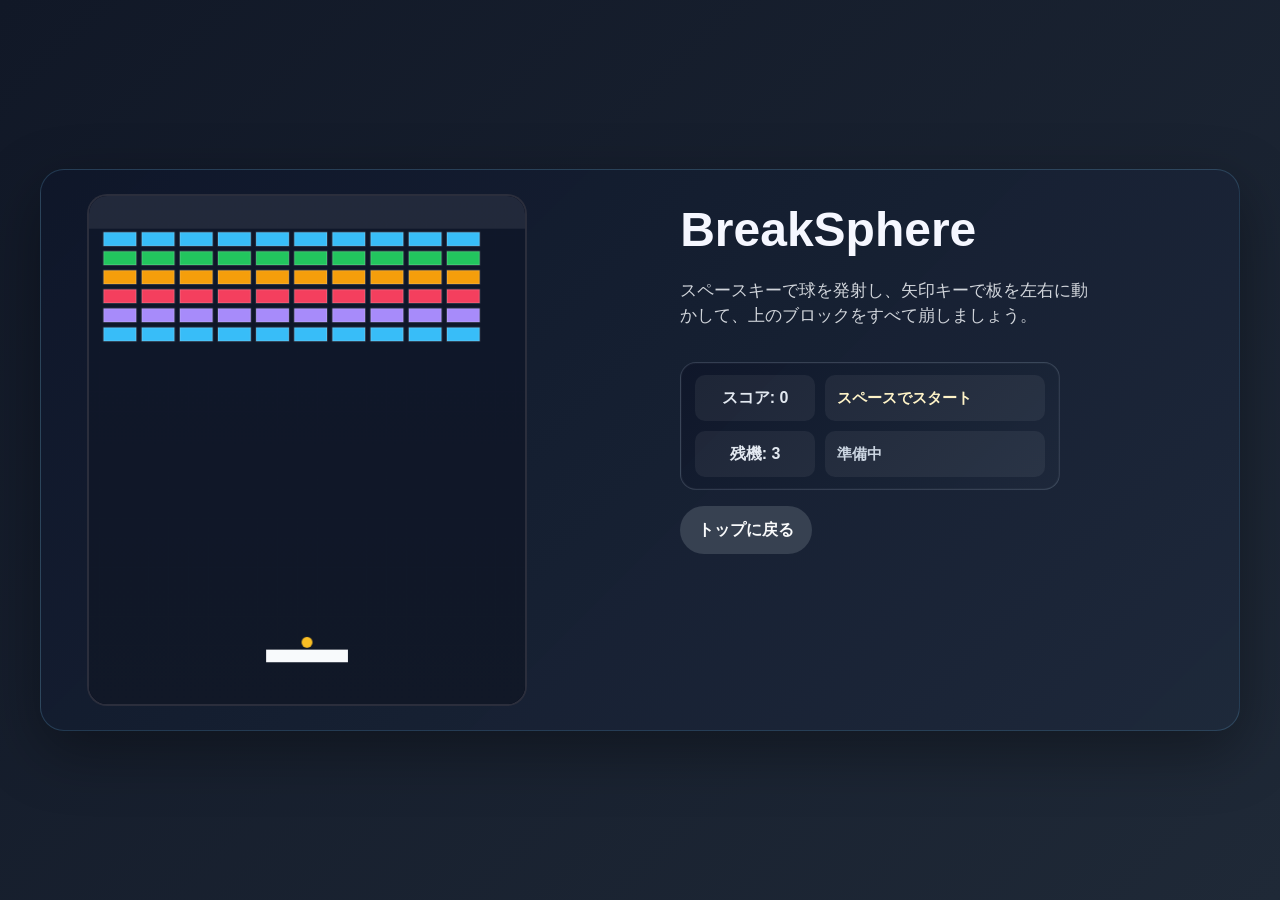
==== commit 42a965b9: "取得アイテム欄削除" ====
--- a/docs/block-breaker.html
+++ b/docs/block-breaker.html
@@ -34,45 +34,6 @@
                   <span id="lives">残機: 3</span>
                 </div>
                 <div class="hud-status hud-status-secondary">準備中</div>
-              </div>
-            </div>
-
-            <div class="item-legend" aria-label="アイテム一覧">
-              <h2>アイテム</h2>
-              <div class="legend-item">
-                <span class="legend-icon extra-ball" aria-label="追加球アイコン"></span>
-                <div>
-                  <strong>Extra Ball</strong>
-                  <p>球を1個追加します。</p>
-                </div>
-              </div>
-              <div class="legend-item">
-                <span class="legend-icon piercing" aria-label="貫通球アイコン"></span>
-                <div>
-                  <strong>Piercing Ball</strong>
-                  <p>球がブロックを貫通し、色も変わります。</p>
-                </div>
-              </div>
-              <div class="legend-item">
-                <span class="legend-icon paddle-grow" aria-label="板拡大アイコン"></span>
-                <div>
-                  <strong>Big Paddle</strong>
-                  <p>板のサイズを少し大きくします。</p>
-                </div>
-              </div>
-              <div class="legend-item">
-                <span class="legend-icon paddle-shrink" aria-label="板縮小アイコン"></span>
-                <div>
-                  <strong>Small Paddle</strong>
-                  <p>板のサイズを少し小さくします。</p>
-                </div>
-              </div>
-              <div class="legend-item">
-                <span class="legend-icon life" aria-label="残機増加アイコン"></span>
-                <div>
-                  <strong>1UP</strong>
-                  <p>残機を1個増やします。</p>
-                </div>
               </div>
             </div>
 
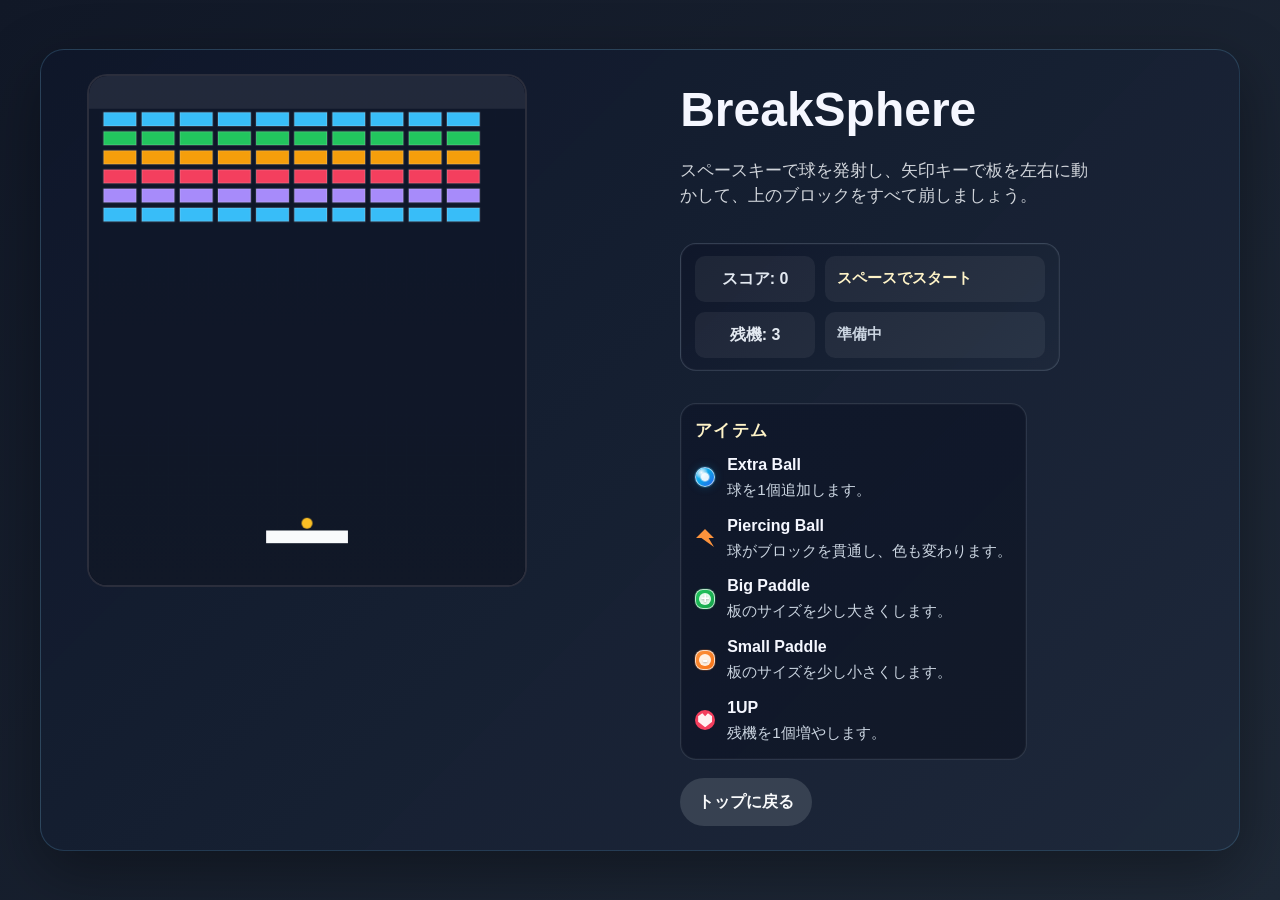
==== commit e6629409: "block" ====
--- a/docs/block-breaker.html
+++ b/docs/block-breaker.html
@@ -34,6 +34,45 @@
                   <span id="lives">残機: 3</span>
                 </div>
                 <div class="hud-status hud-status-secondary">準備中</div>
+              </div>
+            </div>
+
+            <div class="item-legend" aria-label="アイテム一覧">
+              <h2>アイテム</h2>
+              <div class="legend-item">
+                <span class="legend-icon extra-ball" aria-label="追加球アイコン"></span>
+                <div>
+                  <strong>Extra Ball</strong>
+                  <p>球を1個追加します。</p>
+                </div>
+              </div>
+              <div class="legend-item">
+                <span class="legend-icon piercing" aria-label="貫通球アイコン"></span>
+                <div>
+                  <strong>Piercing Ball</strong>
+                  <p>球がブロックを貫通し、色も変わります。</p>
+                </div>
+              </div>
+              <div class="legend-item">
+                <span class="legend-icon paddle-grow" aria-label="板拡大アイコン"></span>
+                <div>
+                  <strong>Big Paddle</strong>
+                  <p>板のサイズを少し大きくします。</p>
+                </div>
+              </div>
+              <div class="legend-item">
+                <span class="legend-icon paddle-shrink" aria-label="板縮小アイコン"></span>
+                <div>
+                  <strong>Small Paddle</strong>
+                  <p>板のサイズを少し小さくします。</p>
+                </div>
+              </div>
+              <div class="legend-item">
+                <span class="legend-icon life" aria-label="残機増加アイコン"></span>
+                <div>
+                  <strong>1UP</strong>
+                  <p>残機を1個増やします。</p>
+                </div>
               </div>
             </div>
 
